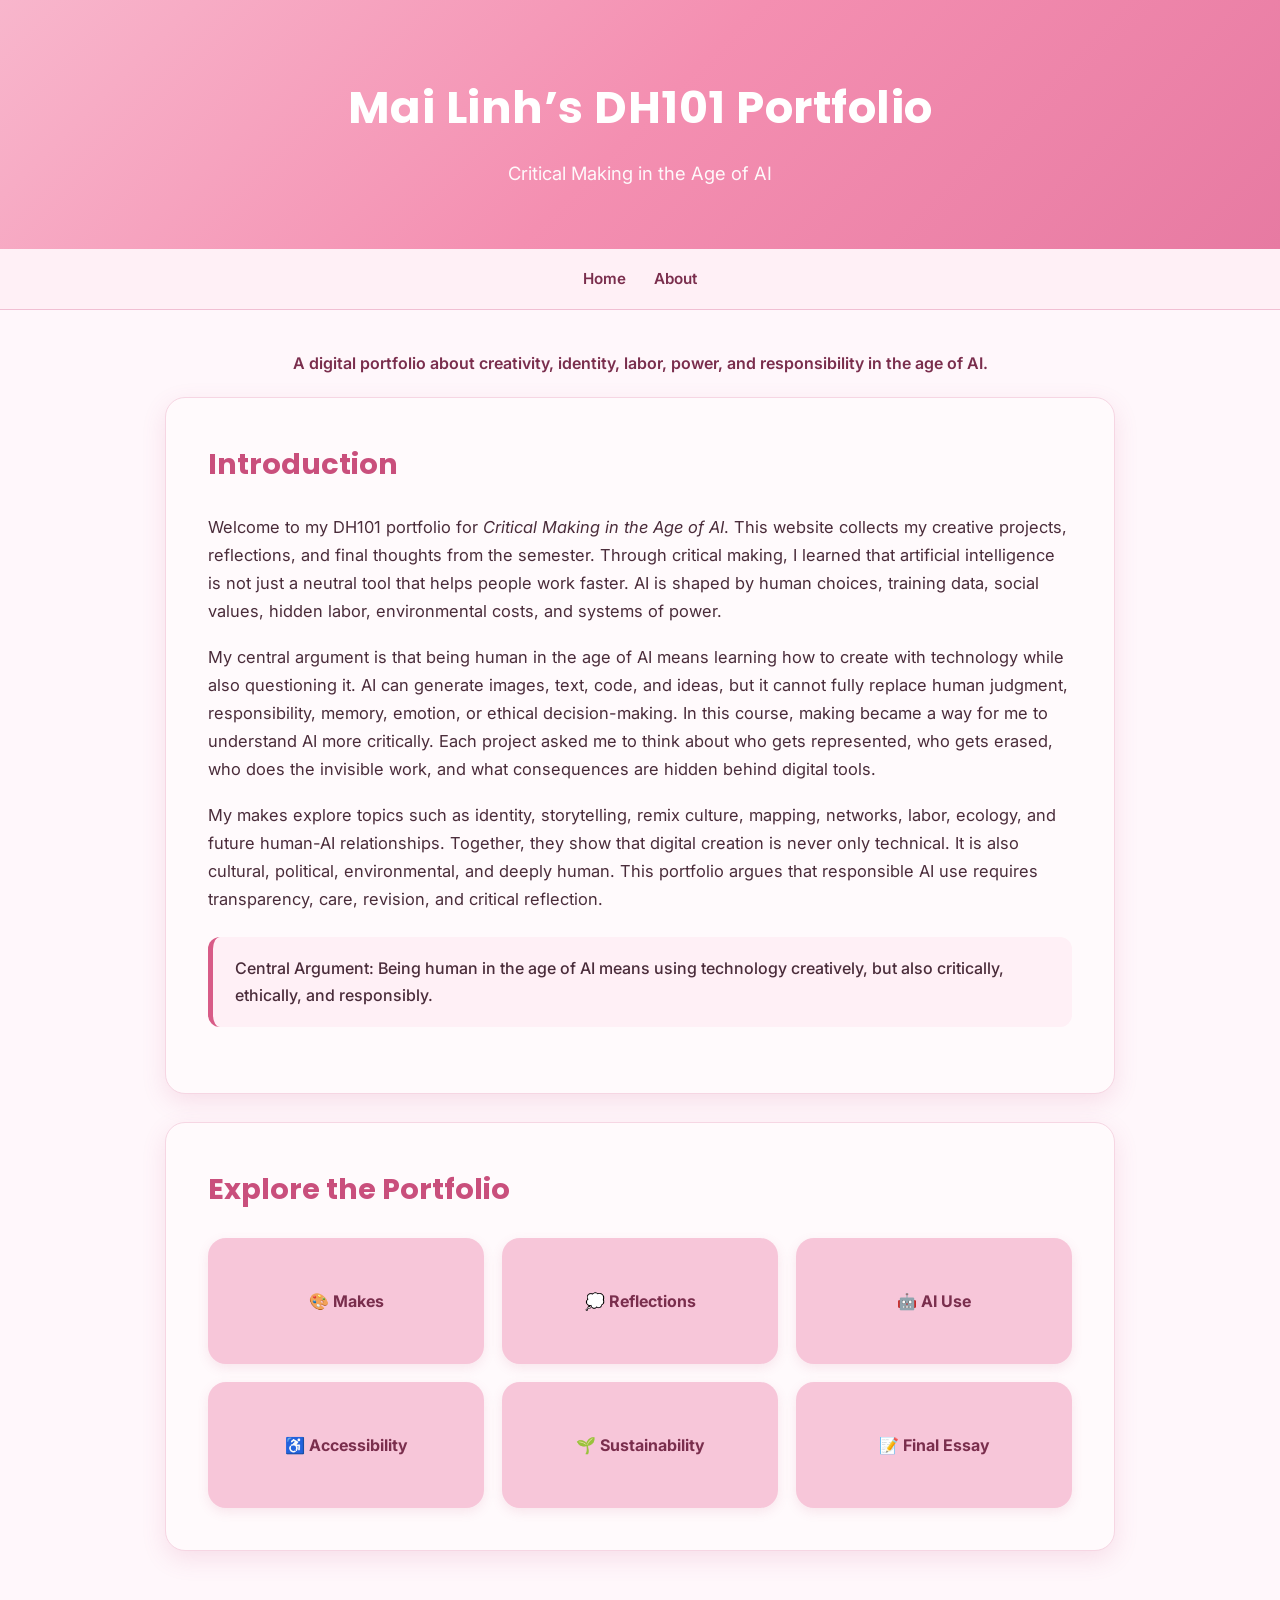
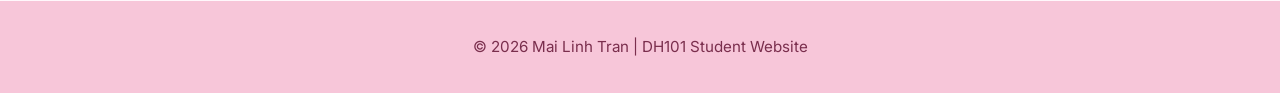
==== index.html @ ef1e6578 "Update index.html" ====
<!DOCTYPE html>
<html lang="en">
<head>
  <meta charset="UTF-8">
  <meta name="viewport" content="width=device-width, initial-scale=1.0">
  <title>Mai Linh - DH101 Portfolio</title>

  <!-- Google Fonts -->
  <link rel="preconnect" href="https://fonts.googleapis.com">
  <link rel="preconnect" href="https://fonts.gstatic.com" crossorigin>
  <link href="https://fonts.googleapis.com/css2?family=Inter:wght@400;500;600&family=Poppins:wght@600;700&display=swap" rel="stylesheet">

  <style>
    body {
      margin: 0;
      background: #fff7fb;
      color: #4a2c3a;
      font-family: 'Inter', Arial, sans-serif;
      line-height: 1.7;
    }

    header {
      background: linear-gradient(135deg, #f8b6cc, #f48fb1, #e77aa2);
      color: white;
      text-align: center;
      padding: 70px 20px 60px;
    }

    header h1 {
      font-family: 'Poppins', sans-serif;
      font-size: 2.8rem;
      margin: 0 0 12px;
      letter-spacing: 0.5px;
    }

    header p {
      font-size: 1.15rem;
      margin: 0;
      opacity: 0.95;
    }

    nav {
      background: #fff0f6;
      padding: 16px 10px;
      text-align: center;
      border-bottom: 1px solid #f1bfd3;
      position: sticky;
      top: 0;
      z-index: 10;
    }

    nav a {
      color: #7a2e4d;
      margin: 0 12px;
      text-decoration: none;
      font-weight: 600;
      font-size: 0.95rem;
    }

    nav a:hover {
      color: #c94f7c;
      text-decoration: underline;
    }

    .container {
      max-width: 950px;
      margin: 40px auto;
      padding: 0 20px;
    }

    .card {
      background: #fffafc;
      border-radius: 20px;
      padding: 42px;
      box-shadow: 0 8px 24px rgba(201, 79, 124, 0.14);
      border: 1px solid #f6d6e3;
      margin-bottom: 28px;
    }

    h2 {
      font-family: 'Poppins', sans-serif;
      color: #c94f7c;
      font-size: 1.8rem;
      margin-top: 0;
    }

    .intro p {
      font-size: 1.03rem;
      margin-bottom: 18px;
    }

    .highlight {
      background: #fff0f6;
      border-left: 5px solid #d85b87;
      padding: 18px 22px;
      border-radius: 12px;
      margin: 24px 0;
      font-weight: 500;
    }

    .portfolio-links {
  display: grid;
  grid-template-columns: repeat(3, 1fr);
  gap: 18px;
  margin-top: 24px;
}

.portfolio-links a {
  min-height: 90px;
  background: #f7c6d9;
  color: #7a2e4d;
  text-decoration: none;
  padding: 18px;
  border-radius: 18px;
  font-weight: 700;
  text-align: center;

  display: flex;
  align-items: center;
  justify-content: center;

  box-shadow: 0 4px 12px rgba(201, 79, 124, 0.12);
  transition: transform 0.2s ease, background 0.2s ease, box-shadow 0.2s ease;
}

.portfolio-links a:hover {
  background: #efabc5;
  transform: translateY(-3px);
  box-shadow: 0 6px 16px rgba(201, 79, 124, 0.18);
}

@media (max-width: 800px) {
  .portfolio-links {
    grid-template-columns: repeat(2, 1fr);
  }
}

@media (max-width: 500px) {
  .portfolio-links {
    grid-template-columns: 1fr;
  }
}

    .tagline {
      text-align: center;
      color: #7a2e4d;
      font-weight: 600;
      margin-bottom: 20px;
    }

    footer {
      background: #f7c6d9;
      color: #7a2e4d;
      text-align: center;
      padding: 18px;
      margin-top: 50px;
      font-size: 0.95rem;
    }

    @media (max-width: 700px) {
      header h1 {
        font-size: 2.1rem;
      }

      nav a {
        display: block;
        margin: 8px 0;
      }

      .card {
        padding: 28px;
      }
    }
  </style>
</head>

<body>

<header>
  <h1>Mai Linh’s DH101 Portfolio</h1>
  <p>Critical Making in the Age of AI</p>
</header>

<nav>
  <a href="index.html">Home</a>
  <a href="pages/about.html">About</a>
  
</nav>

<main class="container">

  <p class="tagline">
    A digital portfolio about creativity, identity, labor, power, and responsibility in the age of AI.
  </p>

  <section class="card intro">
    <h2>Introduction</h2>

    <p>
      Welcome to my DH101 portfolio for <em>Critical Making in the Age of AI</em>. 
      This website collects my creative projects, reflections, and final thoughts from the semester. 
      Through critical making, I learned that artificial intelligence is not just a neutral tool that helps people work faster. 
      AI is shaped by human choices, training data, social values, hidden labor, environmental costs, and systems of power.
    </p>

    <p>
      My central argument is that being human in the age of AI means learning how to create with technology while also questioning it. 
      AI can generate images, text, code, and ideas, but it cannot fully replace human judgment, responsibility, memory, emotion, or ethical decision-making. 
      In this course, making became a way for me to understand AI more critically. 
      Each project asked me to think about who gets represented, who gets erased, who does the invisible work, and what consequences are hidden behind digital tools.
    </p>

    <p>
      My makes explore topics such as identity, storytelling, remix culture, mapping, networks, labor, ecology, and future human-AI relationships. 
      Together, they show that digital creation is never only technical. 
      It is also cultural, political, environmental, and deeply human. 
      This portfolio argues that responsible AI use requires transparency, care, revision, and critical reflection.
    </p>

    <div class="highlight">
      Central Argument: Being human in the age of AI means using technology creatively, but also critically, ethically, and responsibly.
    </div>
  </section>

  <section class="card">
    <h2>Explore the Portfolio</h2>

   <div class="portfolio-links">
  <a href="makes/">🎨 Makes</a>
  <a href="reflections/">💭 Reflections</a>
  <a href="pages/how-i-use-ai.html">🤖 AI Use</a>
  <a href="pages/accessibility.html">♿ Accessibility</a>
  <a href="pages/sustainability.html">🌱 Sustainability</a>
  <a href="pages/final-essay.html">📝 Final Essay</a>
</div>
  </section>

</main>

<footer>
  <p>© 2026 Mai Linh Tran | DH101 Student Website</p>
</footer>

</body>
</html>
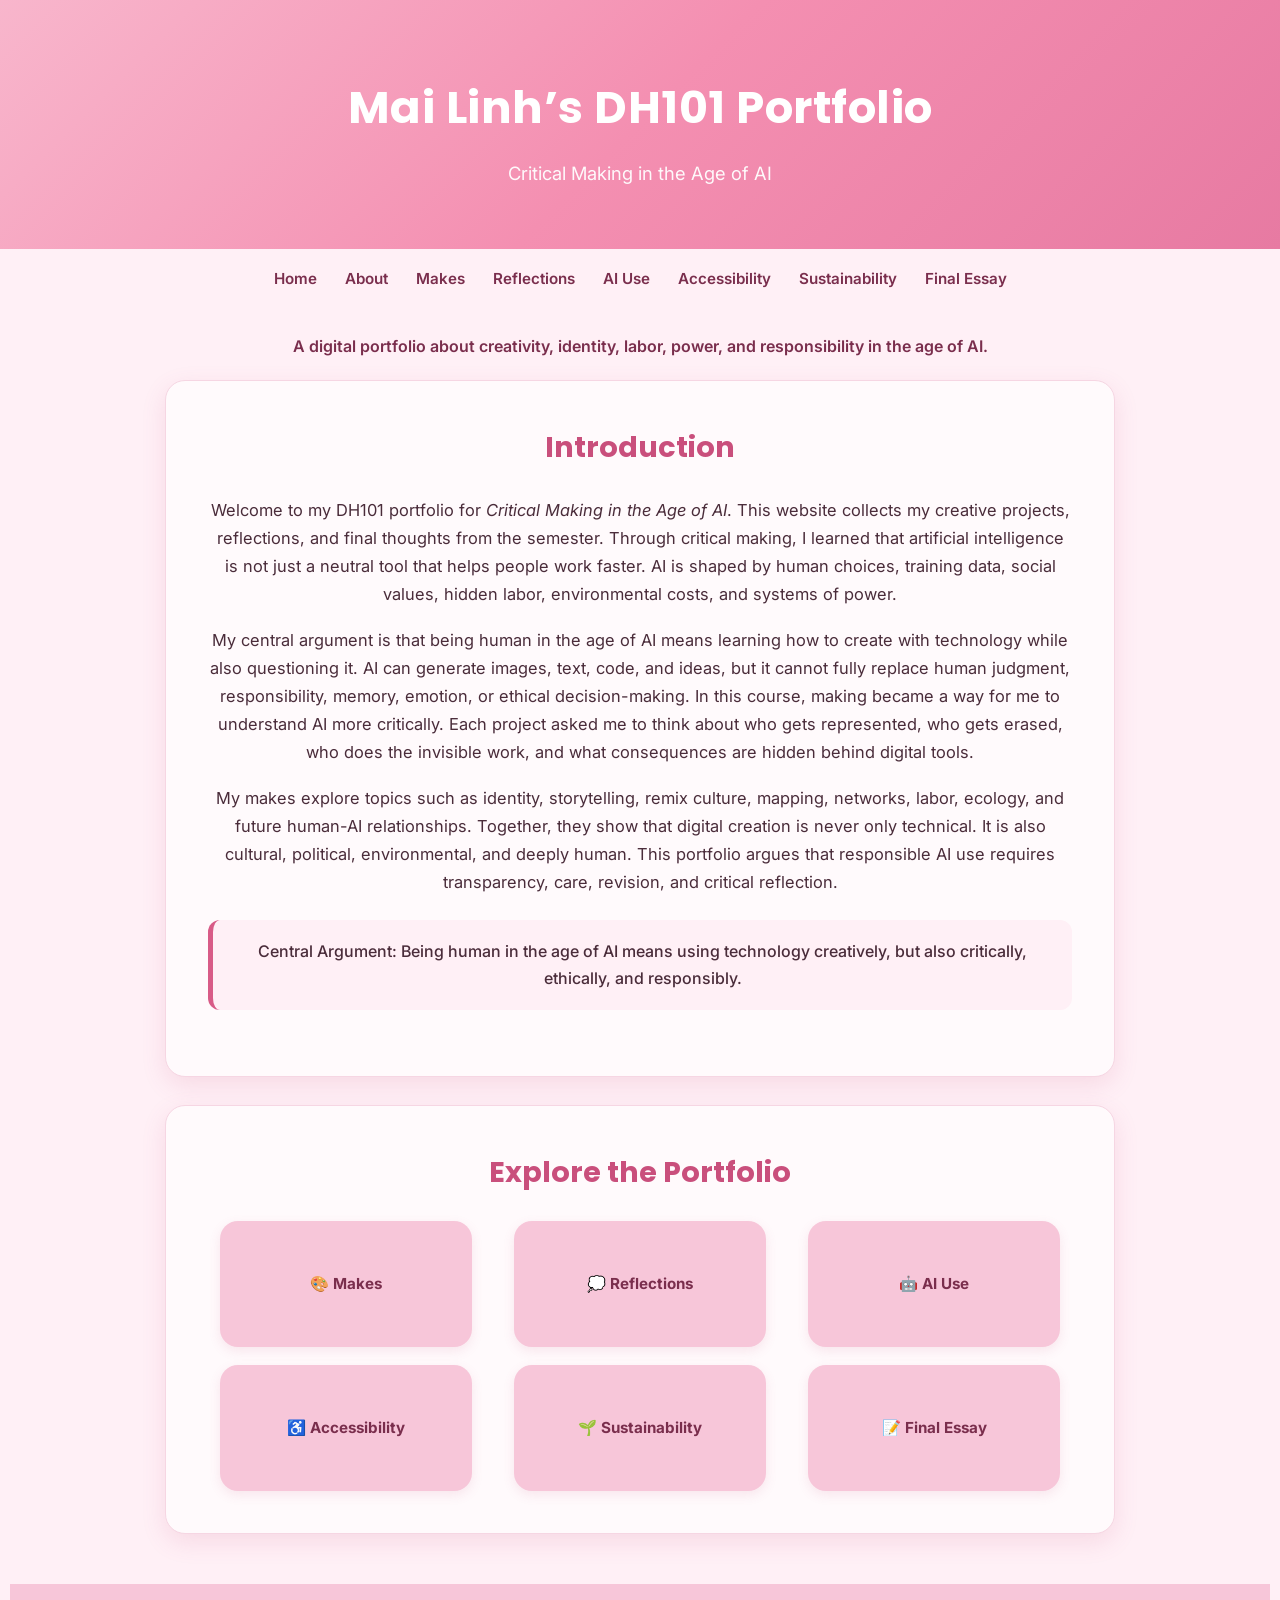
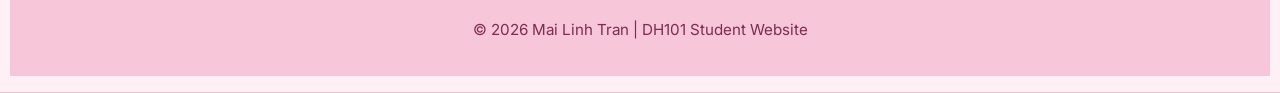
==== commit 6eeef346: "Update index.html" ====
--- a/index.html
+++ b/index.html
@@ -184,7 +184,12 @@
 <nav>
   <a href="index.html">Home</a>
   <a href="pages/about.html">About</a>
-  
+  <a href="makes/">Makes</a>
+  <a href="reflections/">Reflections</a>
+  <a href="pages/how-i-use-ai.html">AI Use</a>
+  <a href="pages/accessibility.html">Accessibility</a>
+  <a href="pages/sustainability.html">Sustainability</a>
+  <a href="pages/final-essay.html">Final Essay</a
 </nav>
 
 <main class="container">
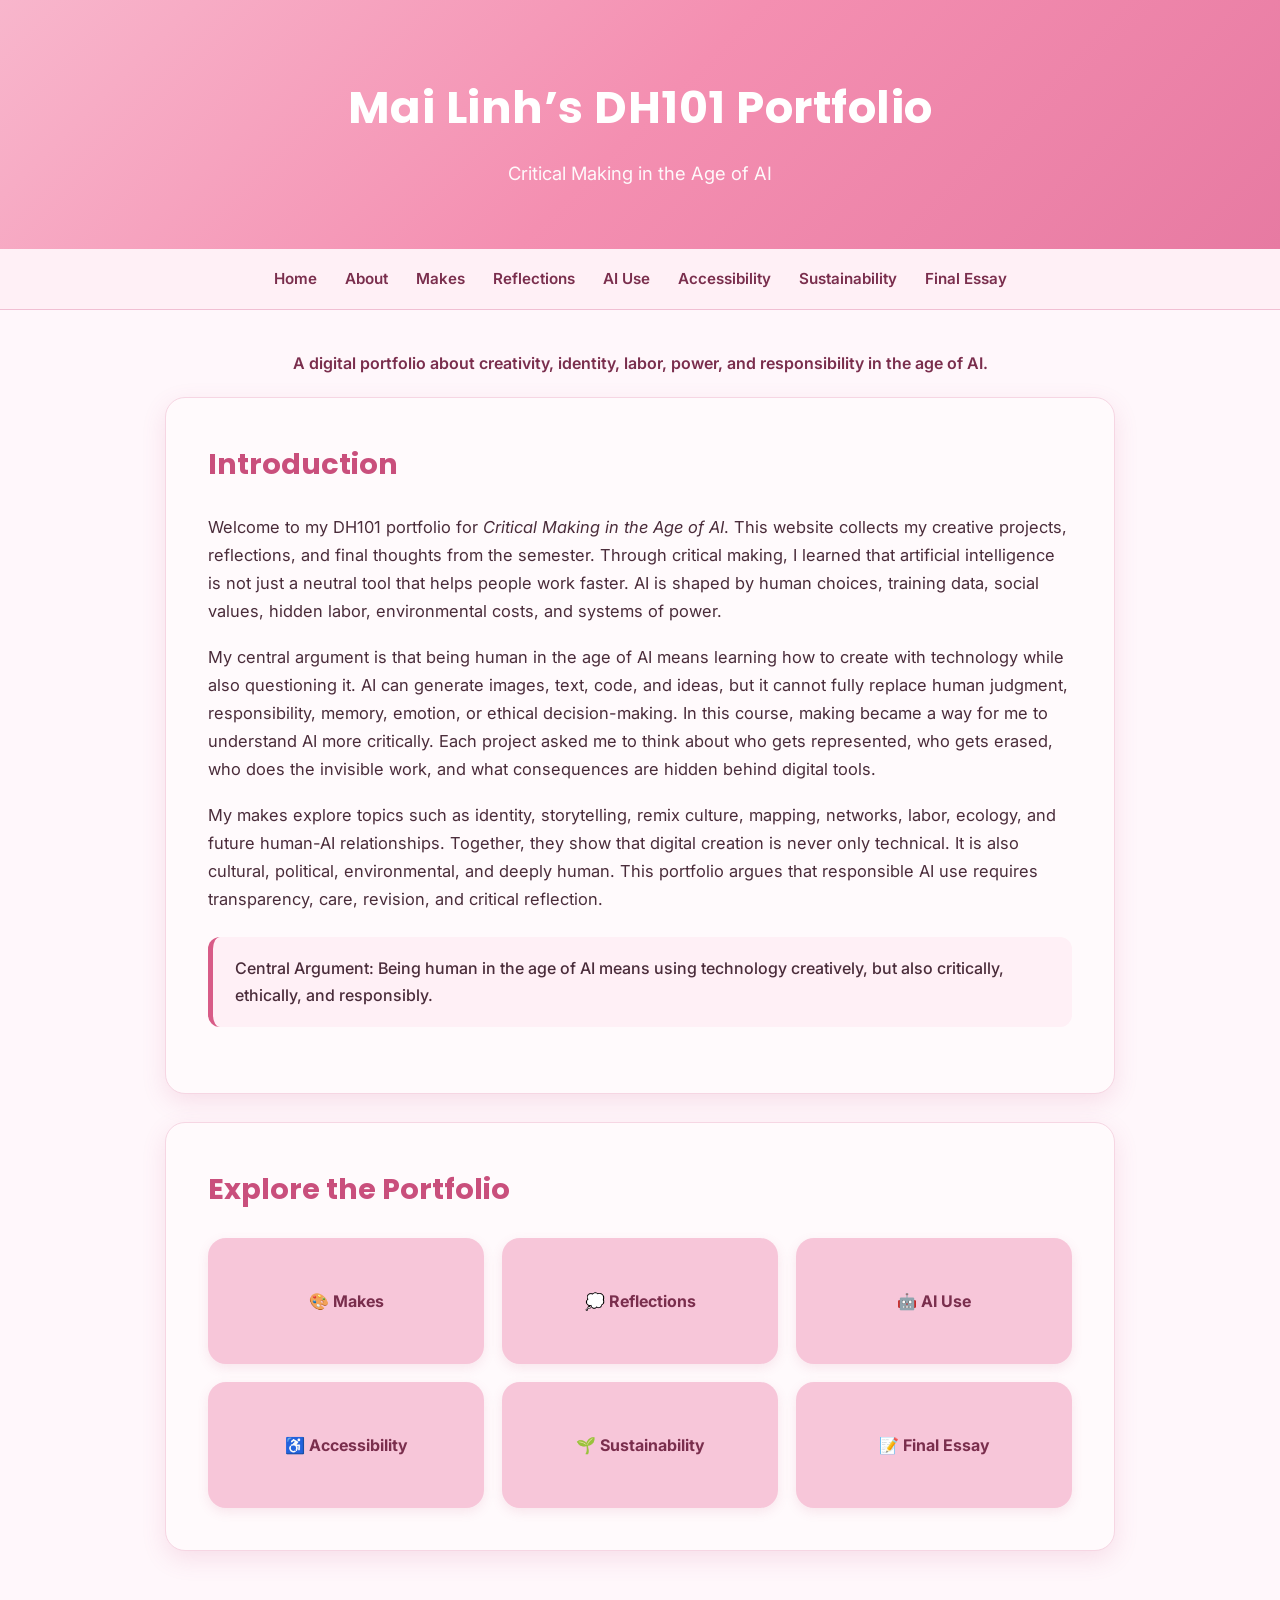
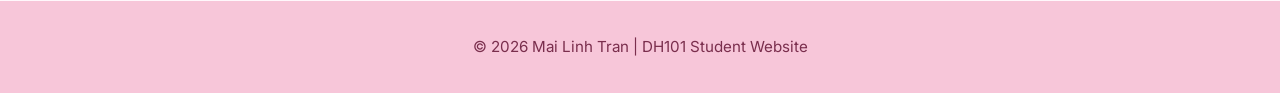
==== commit b28cac66: "Update index.html" ====
--- a/index.html
+++ b/index.html
@@ -189,7 +189,7 @@
   <a href="pages/how-i-use-ai.html">AI Use</a>
   <a href="pages/accessibility.html">Accessibility</a>
   <a href="pages/sustainability.html">Sustainability</a>
-  <a href="pages/final-essay.html">Final Essay</a
+  <a href="pages/final-essay.html">Final Essay</a>
 </nav>
 
 <main class="container">
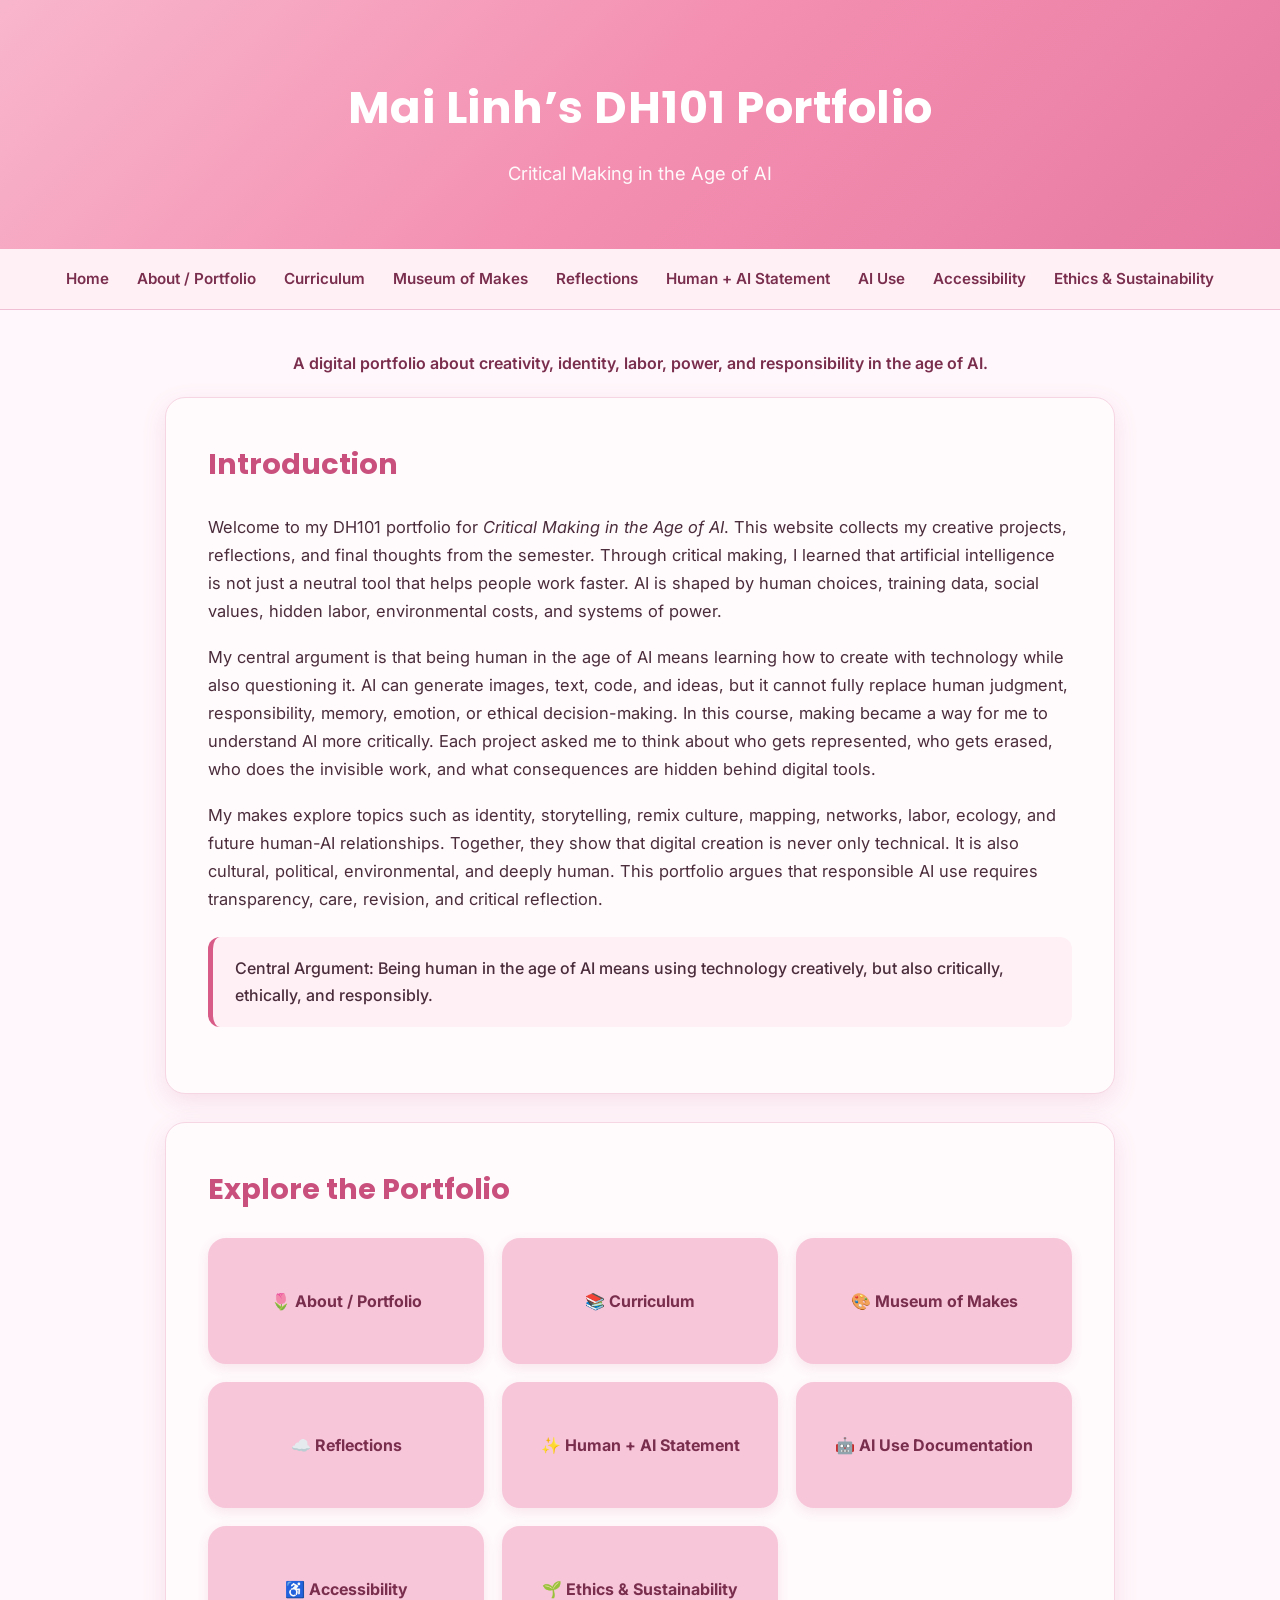
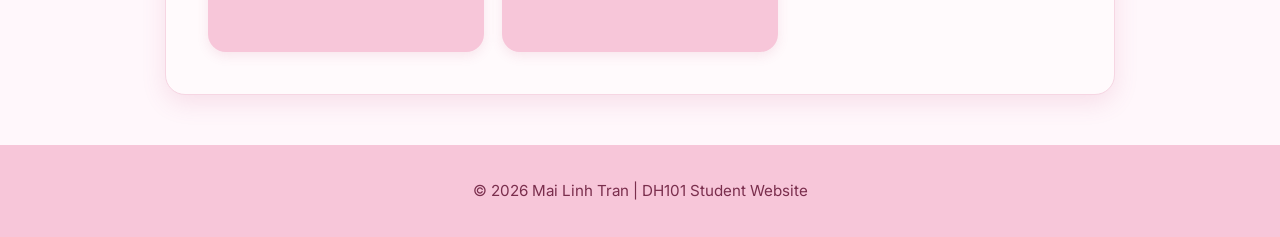
==== commit 8e8cd64a: "Refactor index.html for improved structure and links" ====
--- a/index.html
+++ b/index.html
@@ -182,14 +182,15 @@
 </header>
 
 <nav>
-  <a href="index.html">Home</a>
-  <a href="pages/about.html">About</a>
-  <a href="makes/">Makes</a>
-  <a href="reflections/">Reflections</a>
-  <a href="pages/how-i-use-ai.html">AI Use</a>
-  <a href="pages/accessibility.html">Accessibility</a>
-  <a href="pages/sustainability.html">Sustainability</a>
-  <a href="pages/final-essay.html">Final Essay</a>
+  <a href="/DH101/index.html">Home</a>
+  <a href="/DH101/pages/about.html">About / Portfolio</a>
+  <a href="/DH101/pages/curriculum.html">Curriculum</a>
+  <a href="/DH101/makes/">Museum of Makes</a>
+  <a href="/DH101/reflections/">Reflections</a>
+  <a href="/DH101/pages/final-essay.html">Human + AI Statement</a>
+  <a href="/DH101/pages/how-i-use-ai.html">AI Use</a>
+  <a href="/DH101/pages/accessibility.html">Accessibility</a>
+  <a href="/DH101/pages/sustainability.html">Ethics & Sustainability</a>
 </nav>
 
 <main class="container">
@@ -231,12 +232,14 @@
     <h2>Explore the Portfolio</h2>
 
    <div class="portfolio-links">
-  <a href="makes/">🎨 Makes</a>
-  <a href="reflections/">💭 Reflections</a>
-  <a href="pages/how-i-use-ai.html">🤖 AI Use</a>
-  <a href="pages/accessibility.html">♿ Accessibility</a>
-  <a href="pages/sustainability.html">🌱 Sustainability</a>
-  <a href="pages/final-essay.html">📝 Final Essay</a>
+  <a href="/DH101/pages/about.html">🌷 About / Portfolio</a>
+  <a href="/DH101/pages/curriculum.html">📚 Curriculum</a>
+  <a href="/DH101/makes/">🎨 Museum of Makes</a>
+  <a href="/DH101/reflections/">☁️ Reflections</a>
+  <a href="/DH101/pages/final-essay.html">✨ Human + AI Statement</a>
+  <a href="/DH101/pages/how-i-use-ai.html">🤖 AI Use Documentation</a>
+  <a href="/DH101/pages/accessibility.html">♿ Accessibility</a>
+  <a href="/DH101/pages/sustainability.html">🌱 Ethics & Sustainability</a>
 </div>
   </section>
 
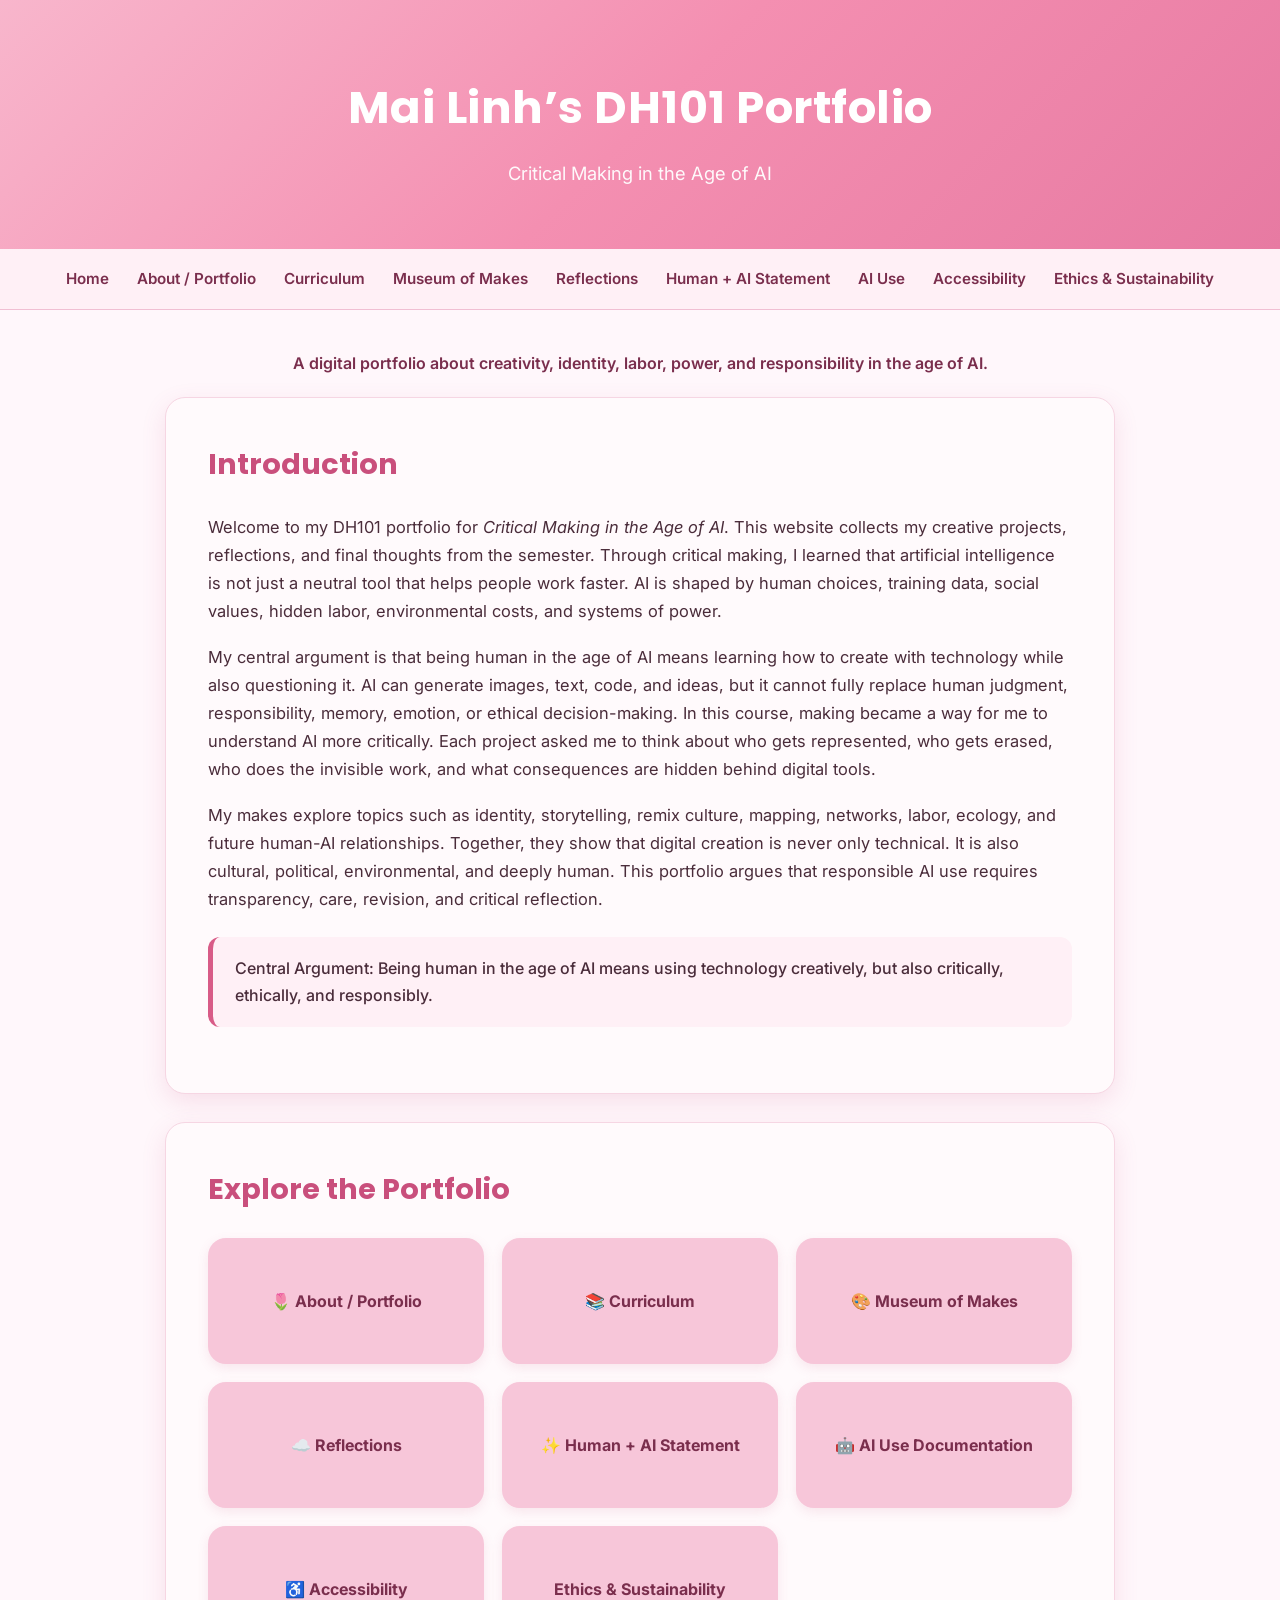
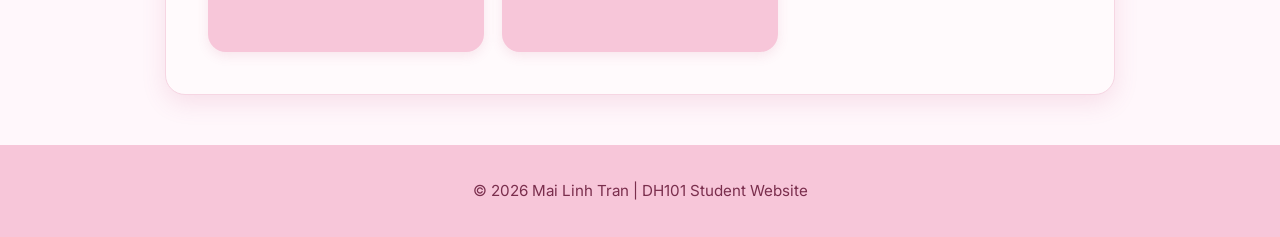
==== commit 23d29729: "Fix HTML formatting and structure" ====
--- a/index.html
+++ b/index.html
@@ -190,7 +190,7 @@
   <a href="/DH101/pages/final-essay.html">Human + AI Statement</a>
   <a href="/DH101/pages/how-i-use-ai.html">AI Use</a>
   <a href="/DH101/pages/accessibility.html">Accessibility</a>
-  <a href="/DH101/pages/sustainability.html">Ethics & Sustainability</a>
+  <a href="/DH101/pages/sustainability.html">Ethics &amp; Sustainability</a>
 </nav>
 
 <main class="container">
@@ -239,7 +239,7 @@
   <a href="/DH101/pages/final-essay.html">✨ Human + AI Statement</a>
   <a href="/DH101/pages/how-i-use-ai.html">🤖 AI Use Documentation</a>
   <a href="/DH101/pages/accessibility.html">♿ Accessibility</a>
-  <a href="/DH101/pages/sustainability.html">🌱 Ethics & Sustainability</a>
+  <a href="/DH101/pages/sustainability.html">Ethics &amp; Sustainability</a>
 </div>
   </section>
 
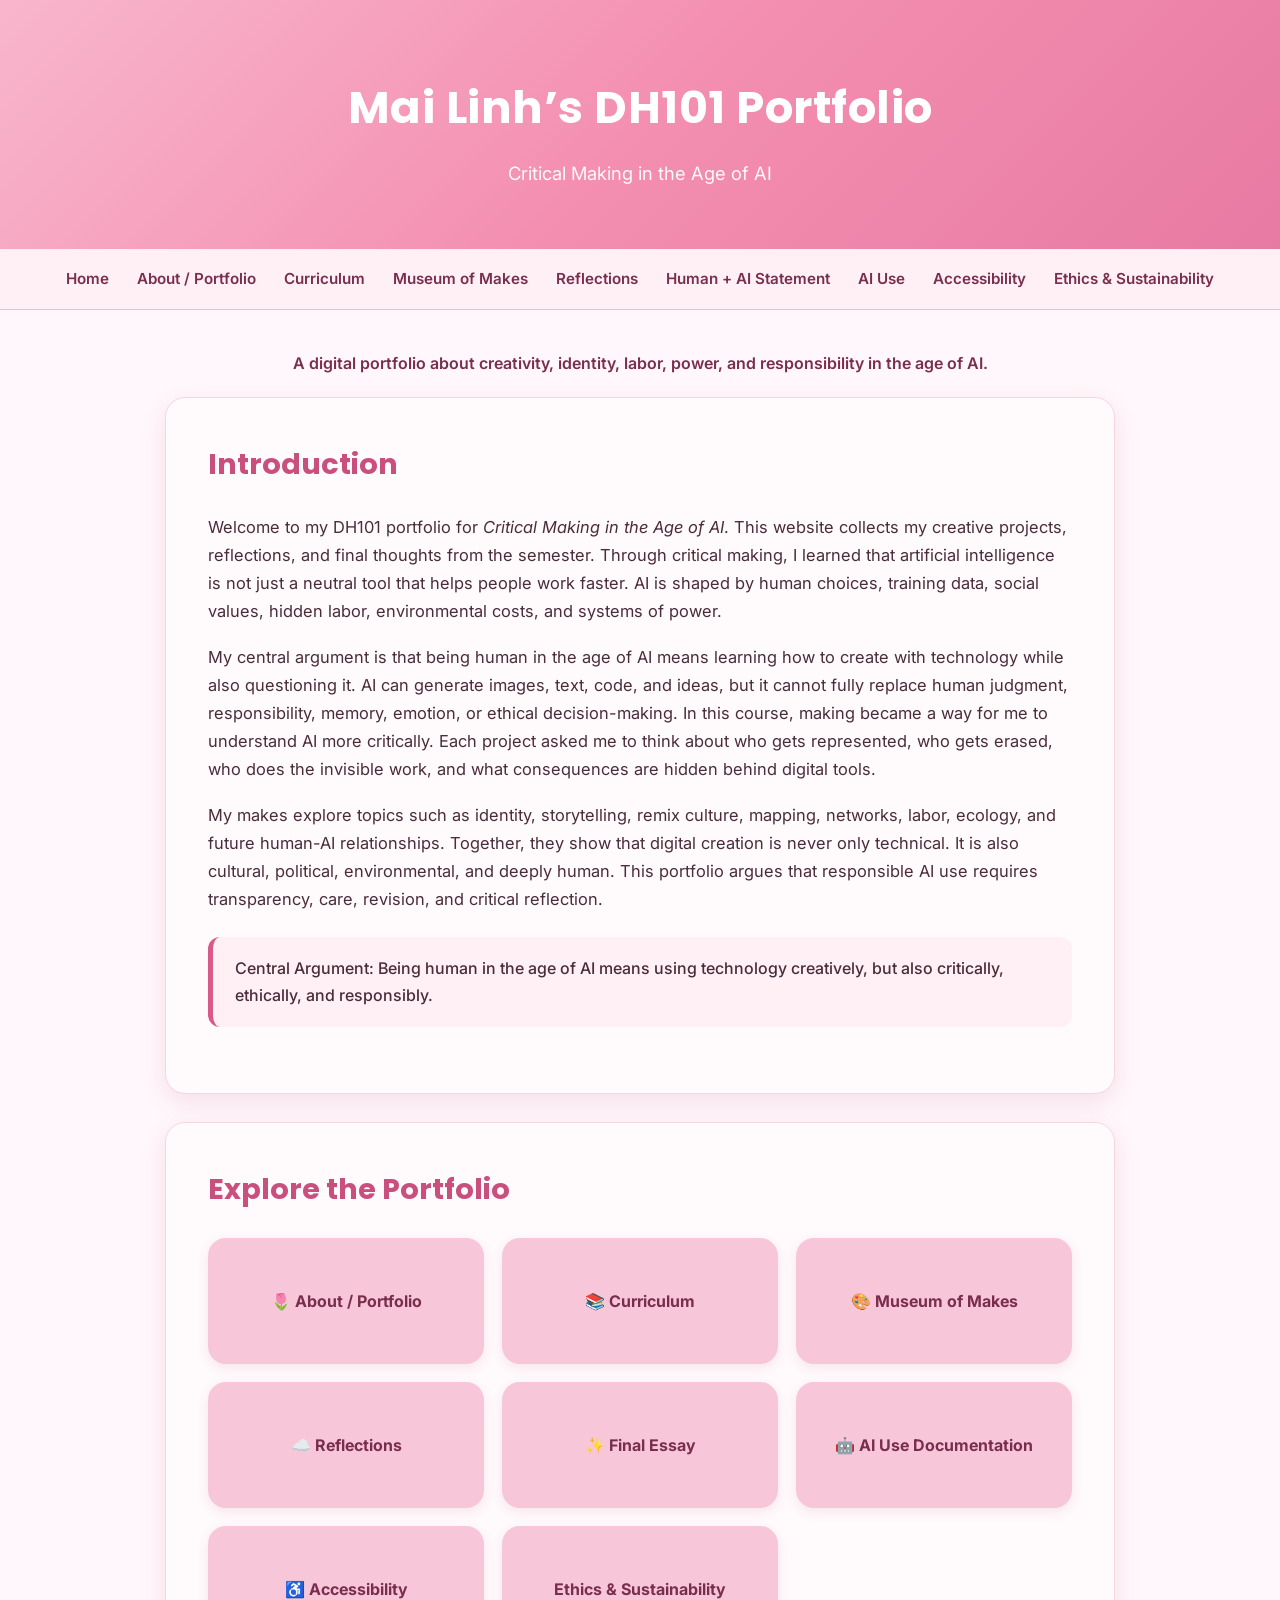
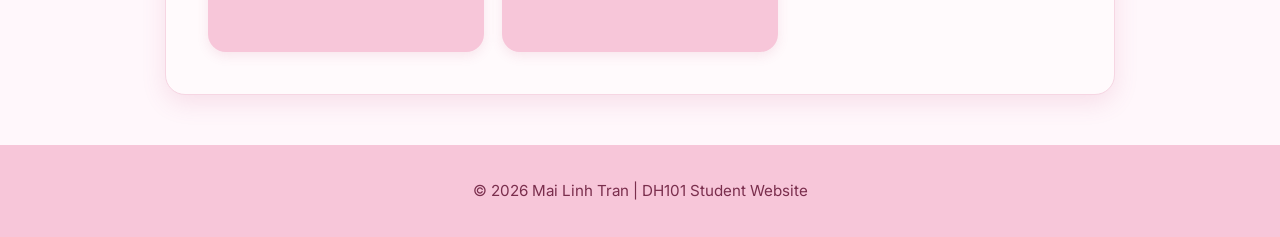
==== commit 60b73a58: "Fix HTML encoding issues in index.html" ====
--- a/index.html
+++ b/index.html
@@ -148,6 +148,46 @@
       margin-bottom: 20px;
     }
 
+    .make-navigation {
+  display: flex;
+  gap: 1rem;
+  margin-top: 2.5rem;
+  margin-bottom: 2rem;
+  flex-wrap: wrap;
+  align-items: center;
+  justify-content: center;
+}
+
+.make-button {
+  display: inline-block;
+  background: #f7c6d9;
+  color: #7a2e4d;
+  text-decoration: none;
+  padding: 0.8rem 1.2rem;
+  border-radius: 999px;
+  font-weight: 700;
+  border: 1px solid #e3a8c1;
+  box-shadow: 0 4px 12px rgba(201, 79, 124, 0.12);
+  transition: transform 0.2s ease, background 0.2s ease, box-shadow 0.2s ease;
+}
+
+.make-button.main {
+  background: #c94f7c;
+  color: white;
+}
+
+.make-button:hover {
+  background: #efabc5;
+  color: #7a2e4d;
+  text-decoration: none;
+  transform: translateY(-2px);
+  box-shadow: 0 6px 16px rgba(201, 79, 124, 0.18);
+}
+
+.make-button.main:hover {
+  background: #b23a70;
+  color: white;
+}
     footer {
       background: #f7c6d9;
       color: #7a2e4d;
@@ -236,7 +276,7 @@
   <a href="/DH101/pages/curriculum.html">📚 Curriculum</a>
   <a href="/DH101/makes/">🎨 Museum of Makes</a>
   <a href="/DH101/reflections/">☁️ Reflections</a>
-  <a href="/DH101/pages/final-essay.html">✨ Human + AI Statement</a>
+  <a href="/DH101/pages/final-essay.html">✨ Final Essay</a>
   <a href="/DH101/pages/how-i-use-ai.html">🤖 AI Use Documentation</a>
   <a href="/DH101/pages/accessibility.html">♿ Accessibility</a>
   <a href="/DH101/pages/sustainability.html">Ethics &amp; Sustainability</a>
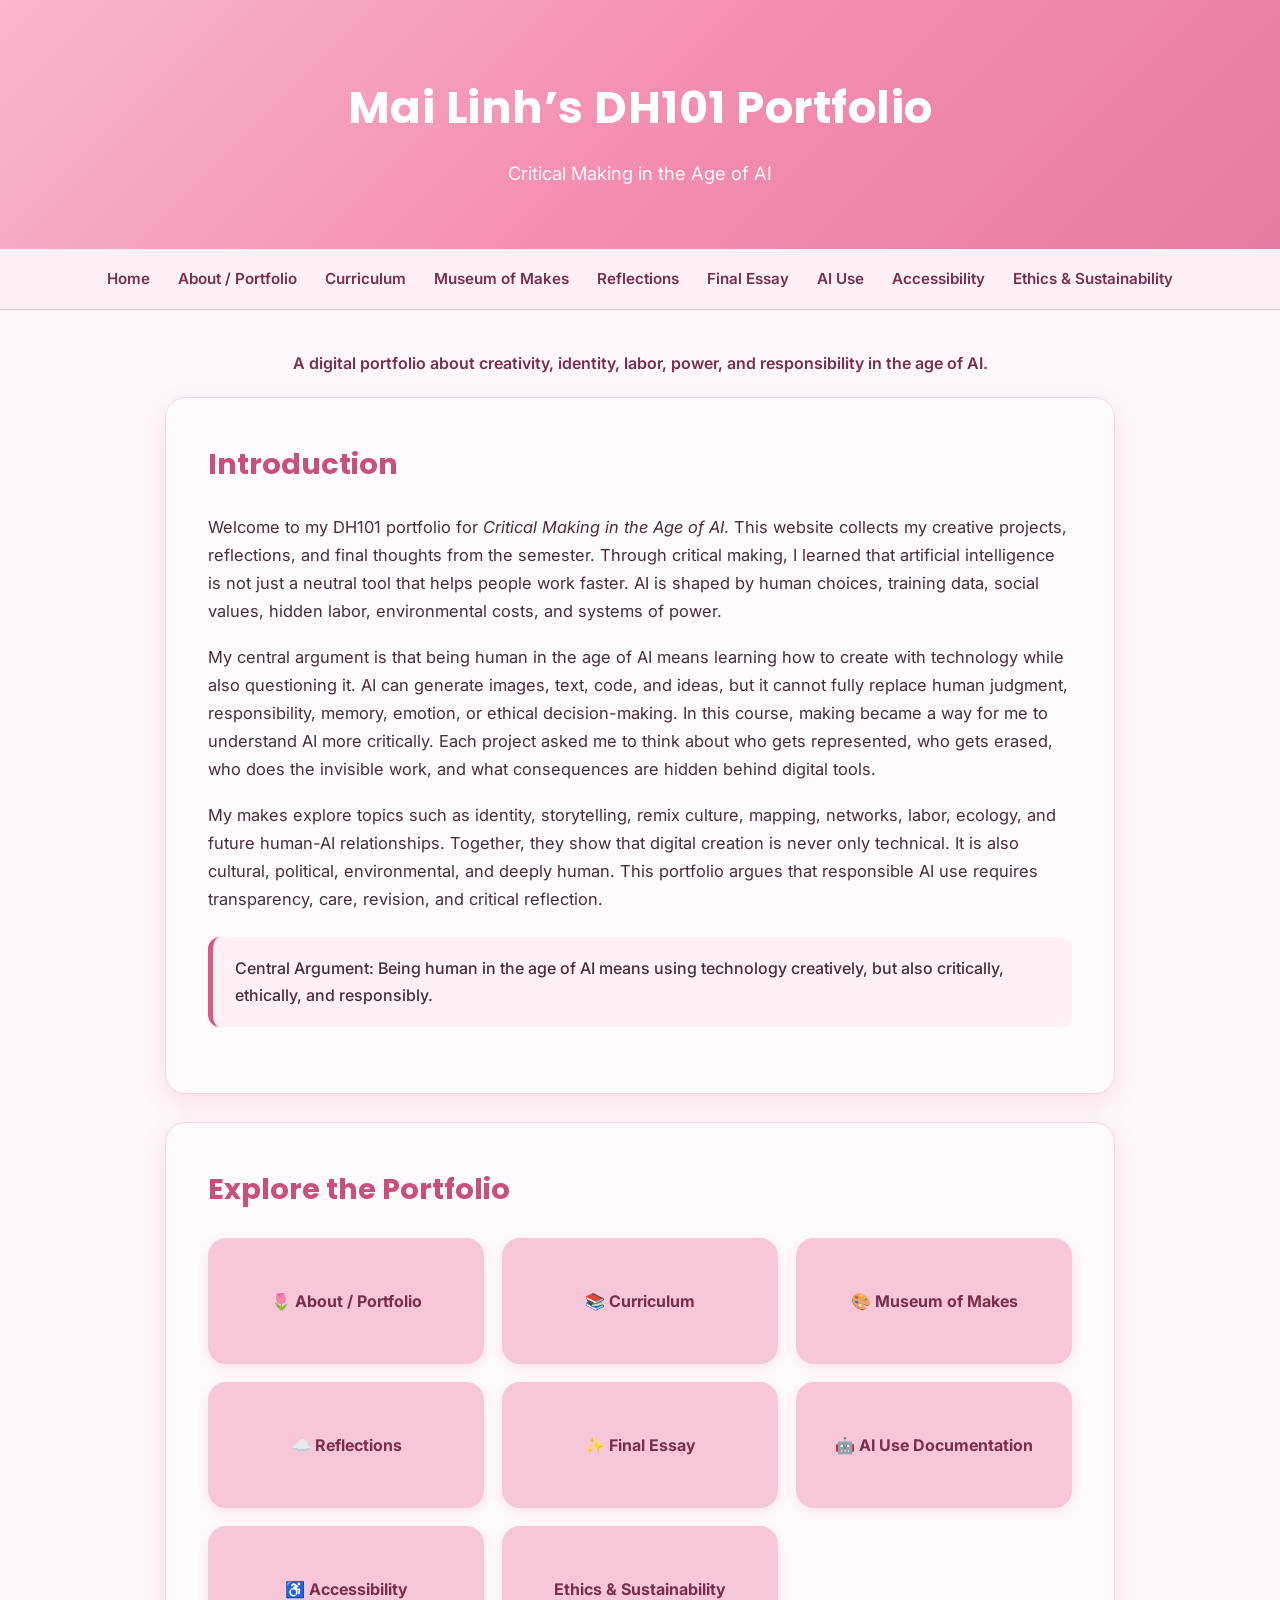
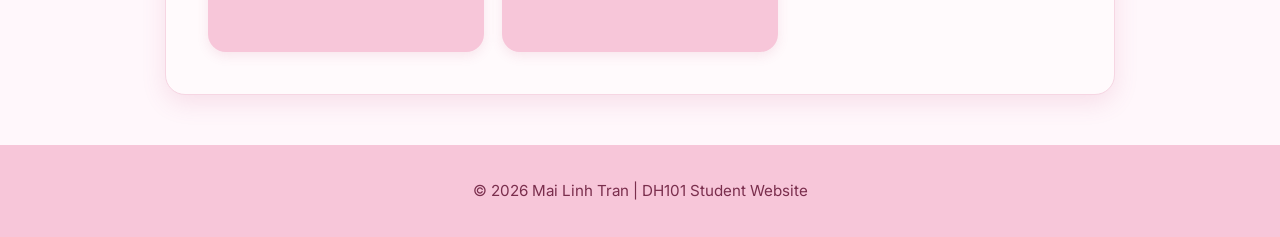
==== commit cc722e26: "Restore index.html with original content" ====
--- a/index.html
+++ b/index.html
@@ -227,7 +227,7 @@
   <a href="/DH101/pages/curriculum.html">Curriculum</a>
   <a href="/DH101/makes/">Museum of Makes</a>
   <a href="/DH101/reflections/">Reflections</a>
-  <a href="/DH101/pages/final-essay.html">Human + AI Statement</a>
+  <a href="/DH101/pages/final-essay.html">Final Essay</a>
   <a href="/DH101/pages/how-i-use-ai.html">AI Use</a>
   <a href="/DH101/pages/accessibility.html">Accessibility</a>
   <a href="/DH101/pages/sustainability.html">Ethics &amp; Sustainability</a>
